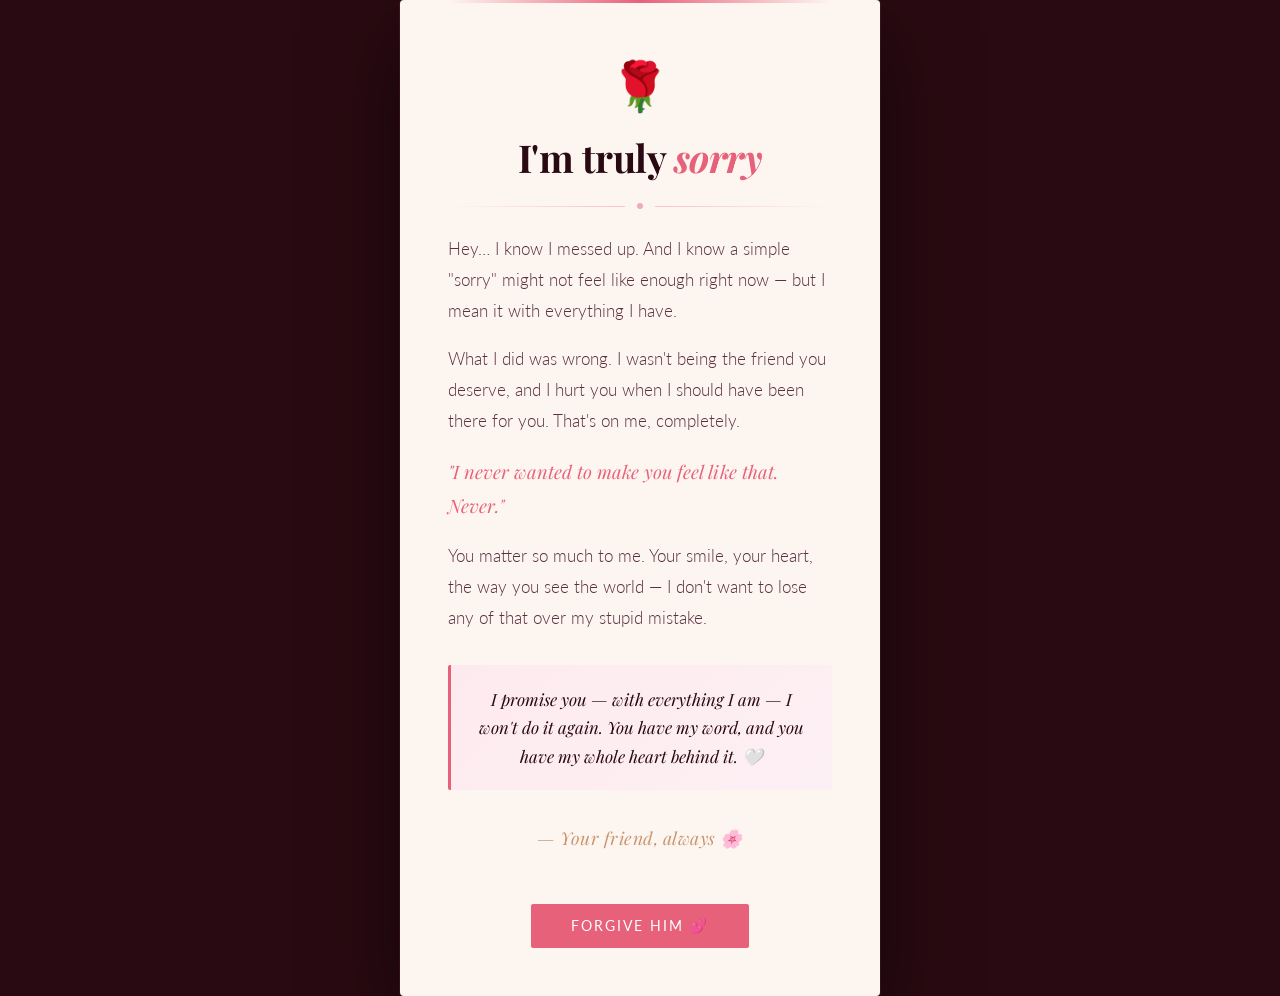
==== forgiveness.html @ a076d113 "added" ====
<!DOCTYPE html>
<html lang="en">
<head>
<meta charset="UTF-8">
<meta name="viewport" content="width=device-width, initial-scale=1.0">
<title>I'm Sorry</title>
<link href="https://fonts.googleapis.com/css2?family=Playfair+Display:ital,wght@0,400;0,700;1,400&family=Lato:wght@300;400&display=swap" rel="stylesheet">
<style>
  :root {
    --rose: #e8617a;
    --blush: #f7c5ce;
    --deep: #2a0a12;
    --cream: #fdf6f0;
    --gold: #c9956e;
  }

  * { margin: 0; padding: 0; box-sizing: border-box; }

  body {
    background: var(--deep);
    min-height: 100vh;
    display: flex;
    align-items: center;
    justify-content: center;
    font-family: 'Lato', sans-serif;
    overflow: hidden;
    position: relative;
  }

  /* Petal rain */
  .petals {
    position: fixed;
    top: 0; left: 0;
    width: 100%; height: 100%;
    pointer-events: none;
    z-index: 0;
  }

  .petal {
    position: absolute;
    top: -60px;
    width: 14px;
    height: 20px;
    background: radial-gradient(ellipse at 40% 30%, #f9d5db, #e8617a88);
    border-radius: 60% 40% 60% 40%;
    opacity: 0;
    animation: fall linear infinite;
    filter: blur(0.5px);
  }

  @keyframes fall {
    0%   { transform: translateY(0) rotate(0deg) translateX(0); opacity: 0; }
    5%   { opacity: 0.85; }
    90%  { opacity: 0.6; }
    100% { transform: translateY(110vh) rotate(360deg) translateX(60px); opacity: 0; }
  }

  /* Card */
  .card {
    position: relative;
    z-index: 10;
    background: var(--cream);
    border-radius: 4px;
    max-width: 480px;
    width: 92%;
    padding: 56px 48px 48px;
    box-shadow: 0 30px 90px #00000088, 0 0 0 1px #e8617a22;
    animation: rise 1.2s cubic-bezier(0.16,1,0.3,1) both;
    text-align: center;
  }

  @keyframes rise {
    from { opacity: 0; transform: translateY(40px) scale(0.97); }
    to   { opacity: 1; transform: translateY(0) scale(1); }
  }

  /* Decorative top line */
  .card::before {
    content: '';
    position: absolute;
    top: 0; left: 48px; right: 48px;
    height: 3px;
    background: linear-gradient(90deg, transparent, var(--rose), transparent);
  }

  .heart-icon {
    font-size: 3rem;
    display: block;
    margin-bottom: 20px;
    animation: pulse 2s ease-in-out infinite;
  }

  @keyframes pulse {
    0%, 100% { transform: scale(1); }
    50%       { transform: scale(1.12); }
  }

  h1 {
    font-family: 'Playfair Display', serif;
    font-size: 2.4rem;
    color: var(--deep);
    line-height: 1.15;
    margin-bottom: 8px;
    letter-spacing: -0.5px;
  }

  h1 em {
    color: var(--rose);
    font-style: italic;
  }

  .divider {
    display: flex;
    align-items: center;
    gap: 12px;
    margin: 24px 0;
  }

  .divider span {
    flex: 1;
    height: 1px;
    background: linear-gradient(90deg, transparent, #e8617a55);
  }

  .divider span:last-child {
    background: linear-gradient(90deg, #e8617a55, transparent);
  }

  .divider .dot {
    flex: none;
    width: 6px; height: 6px;
    border-radius: 50%;
    background: var(--rose);
    opacity: 0.5;
  }

  .message {
    font-family: 'Lato', sans-serif;
    font-weight: 300;
    font-size: 1.05rem;
    color: #5a3040;
    line-height: 1.85;
    text-align: left;
    animation: fadein 1.8s ease both;
  }

  @keyframes fadein {
    from { opacity: 0; }
    to   { opacity: 1; }
  }

  .message p + p { margin-top: 1em; }

  .message .highlight {
    font-family: 'Playfair Display', serif;
    font-style: italic;
    color: var(--rose);
    font-size: 1.15rem;
  }

  .promise {
    margin-top: 32px;
    padding: 20px 24px;
    background: linear-gradient(135deg, #fdeaee, #fdf0f4);
    border-left: 3px solid var(--rose);
    border-radius: 2px;
    font-family: 'Playfair Display', serif;
    font-style: italic;
    font-size: 1.05rem;
    color: var(--deep);
    line-height: 1.7;
  }

  .signature {
    margin-top: 36px;
    font-family: 'Playfair Display', serif;
    font-style: italic;
    color: var(--gold);
    font-size: 1.1rem;
    letter-spacing: 0.5px;
  }

  /* Button */
  .btn {
    margin-top: 36px;
    display: inline-block;
    padding: 14px 40px;
    background: var(--rose);
    color: white;
    border: none;
    border-radius: 2px;
    font-family: 'Lato', sans-serif;
    font-size: 0.85rem;
    letter-spacing: 2px;
    text-transform: uppercase;
    cursor: pointer;
    transition: background 0.3s, transform 0.15s;
    position: relative;
    overflow: hidden;
  }

  .btn::after {
    content: '';
    position: absolute;
    inset: 0;
    background: white;
    opacity: 0;
    transition: opacity 0.2s;
  }

  .btn:hover { background: #d44d67; transform: translateY(-1px); }
  .btn:active { transform: translateY(0); }

  /* Reply panel */
  .reply {
    display: none;
    margin-top: 24px;
    animation: fadein 0.7s ease both;
  }

  .reply.show { display: block; }

  .reply p {
    font-family: 'Playfair Display', serif;
    font-style: italic;
    font-size: 1.3rem;
    color: var(--rose);
    line-height: 1.6;
  }
</style>
</head>
<body>

<!-- Petal rain -->
<div class="petals" id="petals"></div>

<div class="card">
  <span class="heart-icon">🌹</span>

  <h1>I'm truly <em>sorry</em></h1>

  <div class="divider">
    <span></span><div class="dot"></div><span></span>
  </div>

  <div class="message">
    <p>Hey… I know I messed up. And I know a simple "sorry" might not feel like enough right now — but I mean it with everything I have.</p>

    <p>What I did was wrong. I wasn't being the friend you deserve, and I hurt you when I should have been there for you. That's on me, completely.</p>

    <p class="highlight">"I never wanted to make you feel like that. Never."</p>

    <p>You matter so much to me. Your smile, your heart, the way you see the world — I don't want to lose any of that over my stupid mistake.</p>
  </div>

  <div class="promise">
    I promise you — with everything I am — I won't do it again. You have my word, and you have my whole heart behind it. 🤍
  </div>

  <div class="signature">— Your friend, always 🌸</div>

  <br>
  <button class="btn" onclick="forgive()">Forgive Him 💕</button>

  <div class="reply" id="reply">
    <p>Thank you… 🥺<br>This means the whole world to me. I promise I'll always be worth it. 🌹</p>
  </div>
</div>

<script>
  // Generate petals
  const container = document.getElementById('petals');
  for (let i = 0; i < 30; i++) {
    const p = document.createElement('div');
    p.className = 'petal';
    p.style.left = Math.random() * 100 + 'vw';
    p.style.animationDuration = (7 + Math.random() * 8) + 's';
    p.style.animationDelay = (Math.random() * 10) + 's';
    p.style.transform = `rotate(${Math.random()*360}deg) scale(${0.6 + Math.random()*0.8})`;
    container.appendChild(p);
  }

  function forgive() {
    document.querySelector('.btn').style.display = 'none';
    document.getElementById('reply').classList.add('show');
    // burst a few extra petals
    for (let i = 0; i < 15; i++) {
      const p = document.createElement('div');
      p.className = 'petal';
      p.style.left = Math.random() * 100 + 'vw';
      p.style.animationDuration = (4 + Math.random() * 4) + 's';
      p.style.animationDelay = (Math.random() * 2) + 's';
      p.style.transform = `scale(${1 + Math.random()})`;
      container.appendChild(p);
    }
  }
</script>
</body>
</html>
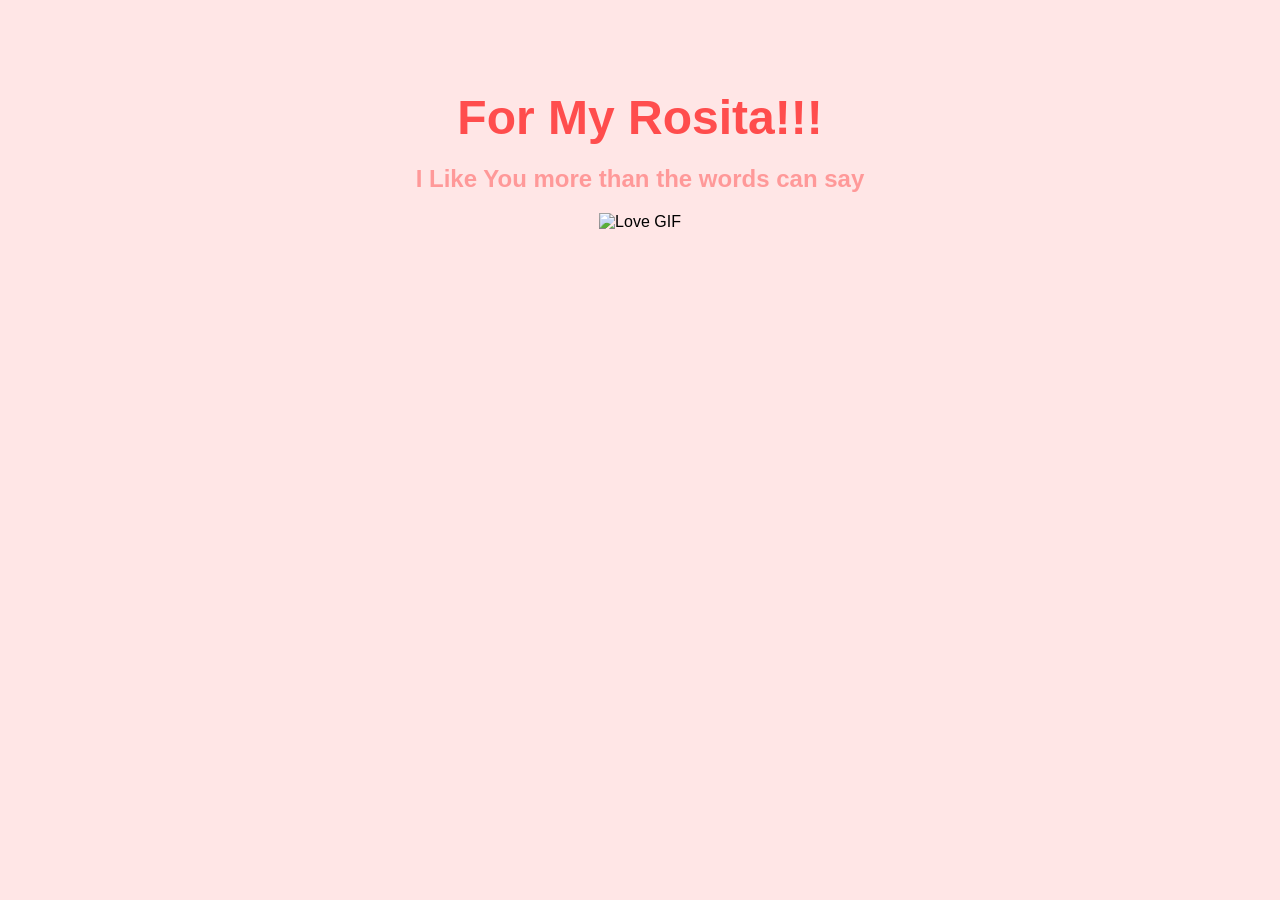
==== commit e01e3b1a: "Update forgiveness.html" ====
--- a/forgiveness.html
+++ b/forgiveness.html
@@ -1,299 +1,35 @@
 <!DOCTYPE html>
 <html lang="en">
+
 <head>
-<meta charset="UTF-8">
-<meta name="viewport" content="width=device-width, initial-scale=1.0">
-<title>I'm Sorry</title>
-<link href="https://fonts.googleapis.com/css2?family=Playfair+Display:ital,wght@0,400;0,700;1,400&family=Lato:wght@300;400&display=swap" rel="stylesheet">
-<style>
-  :root {
-    --rose: #e8617a;
-    --blush: #f7c5ce;
-    --deep: #2a0a12;
-    --cream: #fdf6f0;
-    --gold: #c9956e;
-  }
+    <meta charset="UTF-8">
+    <meta name="viewport" content="width=device-width, initial-scale=1.0">
+    <title>For My Rosita!!!</title>
+    <style>
+        body {
+            background-color: #ffe6e6;
+            font-family: 'Arial', sans-serif;
+            text-align: center;
+            padding: 50px;
+        }
 
-  * { margin: 0; padding: 0; box-sizing: border-box; }
+        h1 {
+            color: #ff4d4d;
+            font-size: 48px;
+            margin-bottom: 20px;
+        }
 
-  body {
-    background: var(--deep);
-    min-height: 100vh;
-    display: flex;
-    align-items: center;
-    justify-content: center;
-    font-family: 'Lato', sans-serif;
-    overflow: hidden;
-    position: relative;
-  }
+        h2 {
+            color: #ff9999;
+            font-size: 24px;
+        }
+    </style>
+</head>
 
-  /* Petal rain */
-  .petals {
-    position: fixed;
-    top: 0; left: 0;
-    width: 100%; height: 100%;
-    pointer-events: none;
-    z-index: 0;
-  }
+<body>
+    <h1>For My Rosita!!!</h1>
+    <h2>I Like You more than the words can say</h2>
+    <img src="download (1).jpg" alt="Love GIF">
+</body>
 
-  .petal {
-    position: absolute;
-    top: -60px;
-    width: 14px;
-    height: 20px;
-    background: radial-gradient(ellipse at 40% 30%, #f9d5db, #e8617a88);
-    border-radius: 60% 40% 60% 40%;
-    opacity: 0;
-    animation: fall linear infinite;
-    filter: blur(0.5px);
-  }
-
-  @keyframes fall {
-    0%   { transform: translateY(0) rotate(0deg) translateX(0); opacity: 0; }
-    5%   { opacity: 0.85; }
-    90%  { opacity: 0.6; }
-    100% { transform: translateY(110vh) rotate(360deg) translateX(60px); opacity: 0; }
-  }
-
-  /* Card */
-  .card {
-    position: relative;
-    z-index: 10;
-    background: var(--cream);
-    border-radius: 4px;
-    max-width: 480px;
-    width: 92%;
-    padding: 56px 48px 48px;
-    box-shadow: 0 30px 90px #00000088, 0 0 0 1px #e8617a22;
-    animation: rise 1.2s cubic-bezier(0.16,1,0.3,1) both;
-    text-align: center;
-  }
-
-  @keyframes rise {
-    from { opacity: 0; transform: translateY(40px) scale(0.97); }
-    to   { opacity: 1; transform: translateY(0) scale(1); }
-  }
-
-  /* Decorative top line */
-  .card::before {
-    content: '';
-    position: absolute;
-    top: 0; left: 48px; right: 48px;
-    height: 3px;
-    background: linear-gradient(90deg, transparent, var(--rose), transparent);
-  }
-
-  .heart-icon {
-    font-size: 3rem;
-    display: block;
-    margin-bottom: 20px;
-    animation: pulse 2s ease-in-out infinite;
-  }
-
-  @keyframes pulse {
-    0%, 100% { transform: scale(1); }
-    50%       { transform: scale(1.12); }
-  }
-
-  h1 {
-    font-family: 'Playfair Display', serif;
-    font-size: 2.4rem;
-    color: var(--deep);
-    line-height: 1.15;
-    margin-bottom: 8px;
-    letter-spacing: -0.5px;
-  }
-
-  h1 em {
-    color: var(--rose);
-    font-style: italic;
-  }
-
-  .divider {
-    display: flex;
-    align-items: center;
-    gap: 12px;
-    margin: 24px 0;
-  }
-
-  .divider span {
-    flex: 1;
-    height: 1px;
-    background: linear-gradient(90deg, transparent, #e8617a55);
-  }
-
-  .divider span:last-child {
-    background: linear-gradient(90deg, #e8617a55, transparent);
-  }
-
-  .divider .dot {
-    flex: none;
-    width: 6px; height: 6px;
-    border-radius: 50%;
-    background: var(--rose);
-    opacity: 0.5;
-  }
-
-  .message {
-    font-family: 'Lato', sans-serif;
-    font-weight: 300;
-    font-size: 1.05rem;
-    color: #5a3040;
-    line-height: 1.85;
-    text-align: left;
-    animation: fadein 1.8s ease both;
-  }
-
-  @keyframes fadein {
-    from { opacity: 0; }
-    to   { opacity: 1; }
-  }
-
-  .message p + p { margin-top: 1em; }
-
-  .message .highlight {
-    font-family: 'Playfair Display', serif;
-    font-style: italic;
-    color: var(--rose);
-    font-size: 1.15rem;
-  }
-
-  .promise {
-    margin-top: 32px;
-    padding: 20px 24px;
-    background: linear-gradient(135deg, #fdeaee, #fdf0f4);
-    border-left: 3px solid var(--rose);
-    border-radius: 2px;
-    font-family: 'Playfair Display', serif;
-    font-style: italic;
-    font-size: 1.05rem;
-    color: var(--deep);
-    line-height: 1.7;
-  }
-
-  .signature {
-    margin-top: 36px;
-    font-family: 'Playfair Display', serif;
-    font-style: italic;
-    color: var(--gold);
-    font-size: 1.1rem;
-    letter-spacing: 0.5px;
-  }
-
-  /* Button */
-  .btn {
-    margin-top: 36px;
-    display: inline-block;
-    padding: 14px 40px;
-    background: var(--rose);
-    color: white;
-    border: none;
-    border-radius: 2px;
-    font-family: 'Lato', sans-serif;
-    font-size: 0.85rem;
-    letter-spacing: 2px;
-    text-transform: uppercase;
-    cursor: pointer;
-    transition: background 0.3s, transform 0.15s;
-    position: relative;
-    overflow: hidden;
-  }
-
-  .btn::after {
-    content: '';
-    position: absolute;
-    inset: 0;
-    background: white;
-    opacity: 0;
-    transition: opacity 0.2s;
-  }
-
-  .btn:hover { background: #d44d67; transform: translateY(-1px); }
-  .btn:active { transform: translateY(0); }
-
-  /* Reply panel */
-  .reply {
-    display: none;
-    margin-top: 24px;
-    animation: fadein 0.7s ease both;
-  }
-
-  .reply.show { display: block; }
-
-  .reply p {
-    font-family: 'Playfair Display', serif;
-    font-style: italic;
-    font-size: 1.3rem;
-    color: var(--rose);
-    line-height: 1.6;
-  }
-</style>
-</head>
-<body>
-
-<!-- Petal rain -->
-<div class="petals" id="petals"></div>
-
-<div class="card">
-  <span class="heart-icon">🌹</span>
-
-  <h1>I'm truly <em>sorry</em></h1>
-
-  <div class="divider">
-    <span></span><div class="dot"></div><span></span>
-  </div>
-
-  <div class="message">
-    <p>Hey… I know I messed up. And I know a simple "sorry" might not feel like enough right now — but I mean it with everything I have.</p>
-
-    <p>What I did was wrong. I wasn't being the friend you deserve, and I hurt you when I should have been there for you. That's on me, completely.</p>
-
-    <p class="highlight">"I never wanted to make you feel like that. Never."</p>
-
-    <p>You matter so much to me. Your smile, your heart, the way you see the world — I don't want to lose any of that over my stupid mistake.</p>
-  </div>
-
-  <div class="promise">
-    I promise you — with everything I am — I won't do it again. You have my word, and you have my whole heart behind it. 🤍
-  </div>
-
-  <div class="signature">— Your friend, always 🌸</div>
-
-  <br>
-  <button class="btn" onclick="forgive()">Forgive Him 💕</button>
-
-  <div class="reply" id="reply">
-    <p>Thank you… 🥺<br>This means the whole world to me. I promise I'll always be worth it. 🌹</p>
-  </div>
-</div>
-
-<script>
-  // Generate petals
-  const container = document.getElementById('petals');
-  for (let i = 0; i < 30; i++) {
-    const p = document.createElement('div');
-    p.className = 'petal';
-    p.style.left = Math.random() * 100 + 'vw';
-    p.style.animationDuration = (7 + Math.random() * 8) + 's';
-    p.style.animationDelay = (Math.random() * 10) + 's';
-    p.style.transform = `rotate(${Math.random()*360}deg) scale(${0.6 + Math.random()*0.8})`;
-    container.appendChild(p);
-  }
-
-  function forgive() {
-    document.querySelector('.btn').style.display = 'none';
-    document.getElementById('reply').classList.add('show');
-    // burst a few extra petals
-    for (let i = 0; i < 15; i++) {
-      const p = document.createElement('div');
-      p.className = 'petal';
-      p.style.left = Math.random() * 100 + 'vw';
-      p.style.animationDuration = (4 + Math.random() * 4) + 's';
-      p.style.animationDelay = (Math.random() * 2) + 's';
-      p.style.transform = `scale(${1 + Math.random()})`;
-      container.appendChild(p);
-    }
-  }
-</script>
-</body>
 </html>
